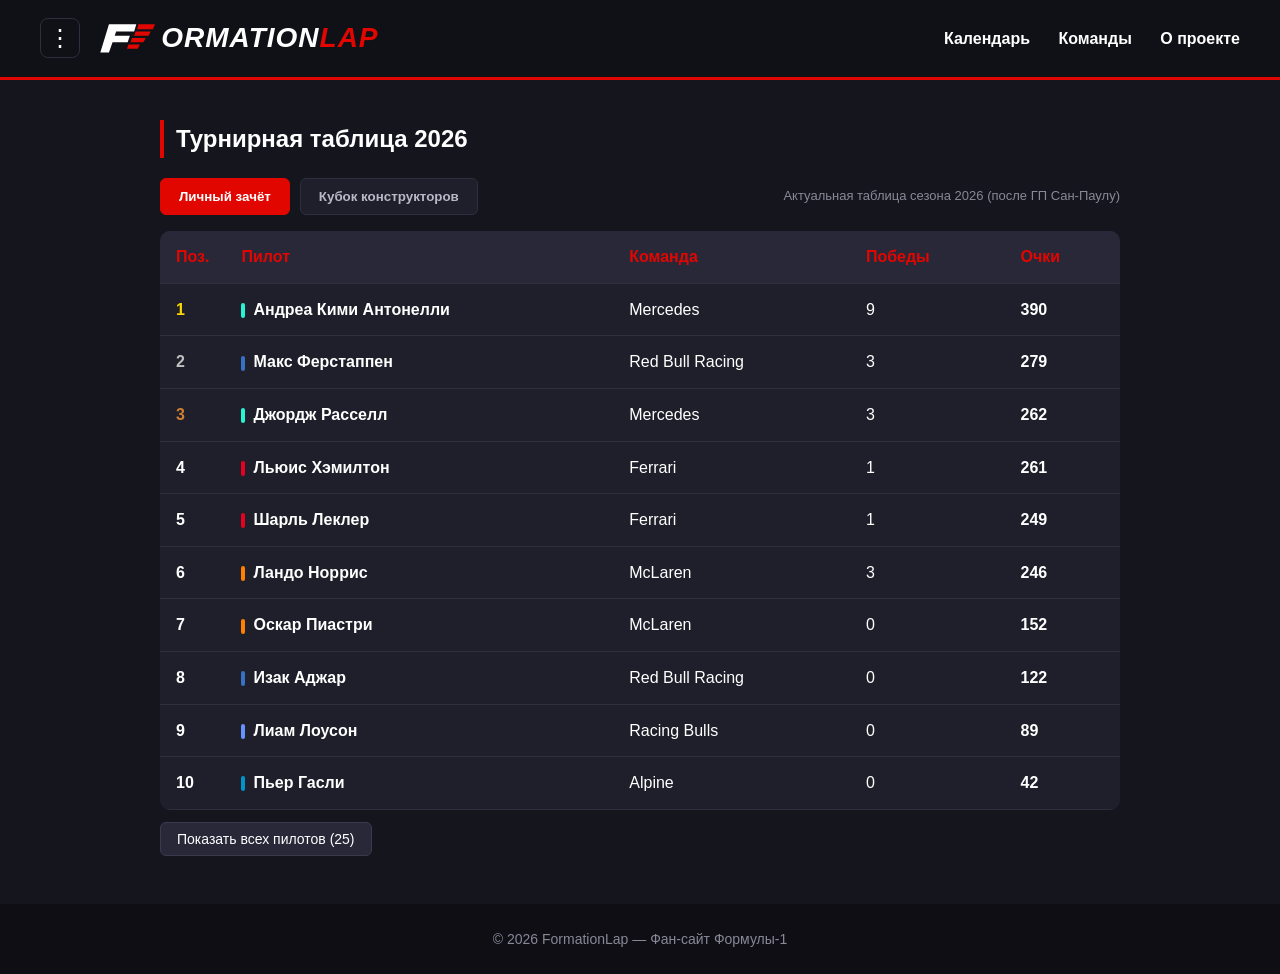
==== standings.html @ c790665f "Add files via upload" ====
<!DOCTYPE html>
<html lang="ru">
<head>
  <meta charset="utf-8">
  <meta name="viewport" content="width=device-width, initial-scale=1.0">
  <title>Таблица лидеров 2026 — FormationLap</title>
  <link rel="stylesheet" href="style.css">
</head>
<body>

  <div class="sidebar-overlay" id="sidebar-overlay" onclick="toggleSidebar()"></div>
  <aside class="sidebar" id="sidebar">
    <div class="sidebar-top">
      <span class="sidebar-title">НАВИГАЦИЯ</span>
      <button class="sidebar-close" onclick="toggleSidebar()" aria-label="Закрыть меню">&times;</button>
    </div>
    <nav class="sidebar-links">
      <a href="index.html">Основная страница</a>
      <a href="standings.html" class="active-link">Таблица лидеров</a>
    </nav>
  </aside>

  <header>
    <div class="header-left">
      <button class="menu-dots-btn" onclick="toggleSidebar()" aria-label="Открыть меню">&#8942;</button>

      <a href="index.html" class="logo" aria-label="FormationLap">
        <svg class="logo-f" viewBox="0 0 85 50" xmlns="http://w3.org">
          <polygon points="18,6 56,6 53,16 28,16 26,22 47,22 44,31 23,31 18,45 6,45" fill="#ffffff"/>
          <polygon points="59,6 82,6 79,13 57,13" fill="#e10600"/>
          <polygon points="55,16 76,16 73,22 53,22" fill="#e10600"/>
          <polygon points="50,25 69,25 66,31 48,31" fill="#e10600"/>
          <polygon points="45,34 61,34 58,40 43,40" fill="#e10600"/>
        </svg>
        ORMATION<span>LAP</span>
      </a>
    </div>

    <nav>
      <a href="index.html#calendar">Календарь</a>
      <a href="index.html#teams">Команды</a>
      <a href="index.html#news">О проекте</a>
    </nav>
  </header>

  <main>
    <section id="standings">
      <h3>Турнирная таблица 2026</h3>

      <div class="standings-header">
        <div class="tabs">
          <button class="tab-btn active" id="tab-drivers" onclick="switchTab('drivers')">Личный зачёт</button>
          <button class="tab-btn" id="tab-constructors" onclick="switchTab('constructors')">Кубок конструкторов</button>
        </div>
        <div class="sync-status" id="sync-status">Синхронизация данных...</div>
      </div>

      <div id="panel-drivers">
        <table>
          <thead>
            <tr>
              <th>Поз.</th>
              <th>Пилот</th>
              <th>Команда</th>
              <th>Победы</th>
              <th>Очки</th>
            </tr>
          </thead>
          <tbody id="drivers-body"></tbody>
        </table>
        <button class="toggle-more" id="toggle-drivers-btn" onclick="toggleAllDrivers()">Показать всех пилотов (25)</button>
      </div>

      <div id="panel-constructors" class="hidden">
        <table>
          <thead>
            <tr>
              <th>Поз.</th>
              <th>Команда</th>
              <th>Победы</th>
              <th>Очки</th>
            </tr>
          </thead>
          <tbody id="constructors-body"></tbody>
        </table>
      </div>
    </section>
  </main>

  <footer>
    <p>© 2026 FormationLap — Фан-сайт Формулы-1</p>
  </footer>

  <script src="script.js"></script>
</body>
</html>
---- style.css ----
* {
  box-sizing: border-box;
  margin: 0;
  padding: 0;
}
body {
  font-family: 'Segoe UI', Arial, sans-serif;
  background-color: #15151e;
  color: #ffffff;
  line-height: 1.6;
}
header {
  background-color: #101017;
  border-bottom: 3px solid #e10600;
  padding: 16px 40px;
  display: flex;
  justify-content: space-between;
  align-items: center;
  flex-wrap: wrap;
  gap: 16px;
}
.logo {
  display: inline-flex;
  align-items: center;
  text-decoration: none;
  color: #ffffff;
  font-size: 28px;
  font-weight: 900;
  font-style: italic;
  letter-spacing: 1px;
  text-transform: uppercase;
}
.logo-f {
  height: 36px;
  width: auto;
  margin-right: 4px;
  display: block;
}
.logo span {
  color: #e10600;
}
nav a {
  color: #ffffff;
  text-decoration: none;
  margin-left: 24px;
  font-weight: bold;
  transition: color 0.2s;
}
nav a:hover {
  color: #e10600;
}
.hero {
  background: linear-gradient(135deg, #1f1f2b 0%, #15151e 100%);
  border-bottom: 3px solid #e10600;
  padding: 60px 20px;
  text-align: center;
}
.hero h2 {
  font-size: 36px;
  margin-bottom: 12px;
}
.hero p {
  color: #b8b8c7;
  max-width: 600px;
  margin: 0 auto 24px;
}
.btn {
  display: inline-block;
  background-color: #e10600;
  color: #ffffff;
  padding: 12px 28px;
  border-radius: 6px;
  text-decoration: none;
  font-weight: bold;
}
.btn:hover {
  background-color: #b80500;
}
main {
  max-width: 1000px;
  margin: 40px auto;
  padding: 0 20px;
}
section {
  margin-bottom: 48px;
}
h3 {
  font-size: 24px;
  border-left: 4px solid #e10600;
  padding-left: 12px;
  margin-bottom: 20px;
}
.cards {
  display: grid;
  grid-template-columns: repeat(auto-fit, minmax(260px, 1fr));
  gap: 20px;
}
.card {
  background-color: #1f1f2b;
  padding: 20px;
  border-radius: 10px;
  border: 1px solid #2e2e3e;
}
.card h4 {
  color: #e10600;
  margin-bottom: 8px;
  font-size: 20px;
}
.countdown-box {
  background: linear-gradient(90deg, #1f1f2b 0%, #2a1820 100%);
  border: 1px solid #e10600;
  border-radius: 10px;
  padding: 20px 24px;
  margin-bottom: 20px;
  display: flex;
  justify-content: space-between;
  align-items: center;
  flex-wrap: wrap;
  gap: 16px;
}
.countdown-title {
  font-size: 13px;
  text-transform: uppercase;
  color: #b8b8c7;
  letter-spacing: 1px;
}
.countdown-race {
  font-size: 22px;
  font-weight: bold;
}
.countdown-timer {
  font-size: 24px;
  font-weight: 900;
  color: #e10600;
  font-variant-numeric: tabular-nums;
}
.standings-header {
  display: flex;
  justify-content: space-between;
  align-items: center;
  flex-wrap: wrap;
  gap: 12px;
  margin-bottom: 16px;
}
.tabs {
  display: flex;
  gap: 10px;
}
.tab-btn {
  background-color: #1f1f2b;
  color: #b8b8c7;
  border: 1px solid #2e2e3e;
  padding: 10px 18px;
  border-radius: 6px;
  font-weight: bold;
  cursor: pointer;
}
.tab-btn.active {
  background-color: #e10600;
  color: #ffffff;
  border-color: #e10600;
}
.sync-status {
  font-size: 13px;
  color: #888899;
}
.hidden {
  display: none;
}
table {
  width: 100%;
  border-collapse: collapse;
  background-color: #1f1f2b;
  border-radius: 10px;
  overflow: hidden;
}
th, td {
  padding: 13px 16px;
  text-align: left;
  border-bottom: 1px solid #2e2e3e;
}
th {
  background-color: #282838;
  color: #e10600;
}
.pos-cell {
  font-weight: 900;
  width: 60px;
}
.pos-1 { color: #ffd700; }
.pos-2 { color: #c0c0c0; }
.pos-3 { color: #cd7f32; }
.pts-cell {
  font-weight: bold;
}
.team-stripe {
  display: inline-block;
  width: 4px;
  height: 15px;
  border-radius: 2px;
  margin-right: 8px;
  vertical-align: middle;
}
.toggle-more {
  margin-top: 12px;
  background-color: #282838;
  color: #ffffff;
  border: 1px solid #3a3a4e;
  padding: 8px 16px;
  border-radius: 6px;
  cursor: pointer;
  font-size: 14px;
}
.toggle-more:hover {
  border-color: #e10600;
}
.badge {
  display: inline-block;
  padding: 4px 10px;
  border-radius: 4px;
  font-size: 12px;
  font-weight: bold;
  text-transform: uppercase;
}
.badge-next { background-color: #e10600; color: #ffffff; }
.badge-live { background-color: #00b862; color: #ffffff; }
.badge-upcoming { background-color: #2e2e3e; color: #d0d0de; }
.badge-done { background-color: #181822; color: #6c6c80; }
tr.row-done td { color: #6c6c80; }
footer {
  text-align: center;
  padding: 24px;
  background-color: #0e0e14;
  color: #888899;
  font-size: 14px;
}
/* Кнопка с тремя точками в шапке */
.header-left {
  display: flex;
  align-items: center;
  gap: 16px;
}
.menu-dots-btn {
  background: transparent;
  border: 1px solid #2e2e3e;
  color: #ffffff;
  font-size: 24px;
  line-height: 1;
  width: 40px;
  height: 40px;
  border-radius: 8px;
  cursor: pointer;
  display: flex;
  align-items: center;
  justify-content: center;
  transition: border-color 0.2s, background-color 0.2s;
}
.menu-dots-btn:hover {
  border-color: #e10600;
  background-color: #1f1f2b;
}

/* Выдвижное боковое меню и затемнение */
.sidebar-overlay {
  position: fixed;
  inset: 0;
  background-color: rgba(0, 0, 0, 0.65);
  opacity: 0;
  visibility: hidden;
  transition: opacity 0.25s ease;
  z-index: 998;
}
.sidebar-overlay.open {
  opacity: 1;
  visibility: visible;
}
.sidebar {
  position: fixed;
  top: 0;
  left: -270px;
  width: 260px;
  height: 100%;
  background-color: #101017;
  border-right: 3px solid #e10600;
  padding: 20px;
  transition: left 0.25s ease;
  z-index: 999;
  display: flex;
  flex-direction: column;
}
.sidebar.open {
  left: 0;
}
.sidebar-top {
  display: flex;
  justify-content: space-between;
  align-items: center;
  padding-bottom: 16px;
  margin-bottom: 16px;
  border-bottom: 1px solid #2e2e3e;
}
.sidebar-title {
  font-weight: 900;
  font-style: italic;
  letter-spacing: 1px;
  color: #ffffff;
}
.sidebar-close {
  background: none;
  border: none;
  color: #b8b8c7;
  font-size: 26px;
  cursor: pointer;
}
.sidebar-close:hover {
  color: #e10600;
}
.sidebar-links {
  display: flex;
  flex-direction: column;
  gap: 10px;
}
.sidebar-links a {
  color: #ffffff;
  text-decoration: none;
  padding: 12px 14px;
  border-radius: 8px;
  font-weight: bold;
  transition: background-color 0.2s;
}
.sidebar-links a:hover,
.sidebar-links a.active-link {
  background-color: #1f1f2b;
  color: #e10600;
}
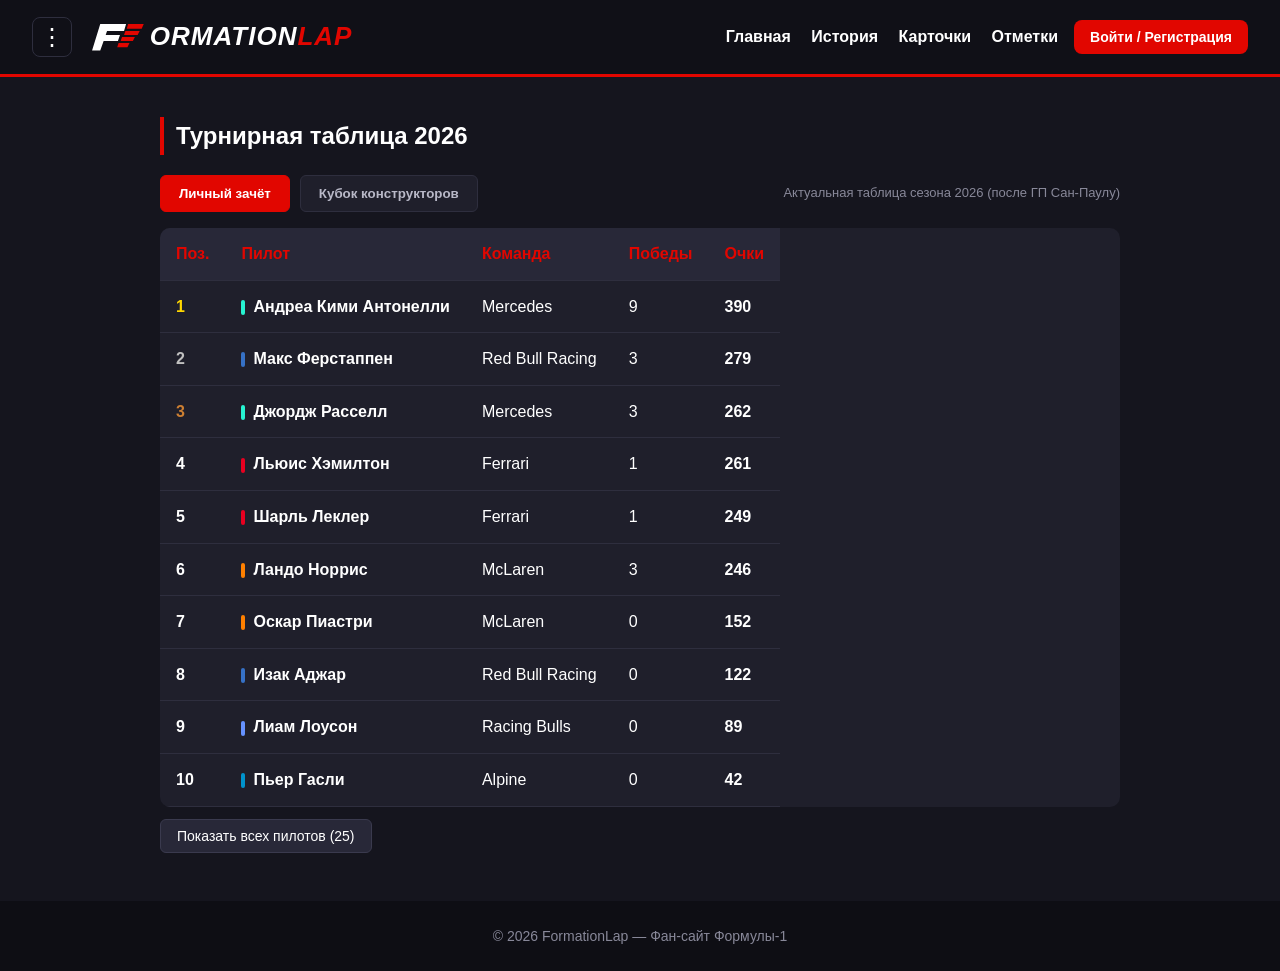
==== commit ad7604f0: "Add files via upload" ====
--- a/standings.html
+++ b/standings.html
@@ -3,7 +3,7 @@
 <head>
   <meta charset="utf-8">
   <meta name="viewport" content="width=device-width, initial-scale=1.0">
-  <title>Таблица лидеров 2026 — FormationLap</title>
+  <title>Зачёты сезона 2026 — FormationLap</title>
   <link rel="stylesheet" href="style.css">
 </head>
 <body>
@@ -15,8 +15,13 @@
       <button class="sidebar-close" onclick="toggleSidebar()" aria-label="Закрыть меню">&times;</button>
     </div>
     <nav class="sidebar-links">
-      <a href="index.html">Основная страница</a>
-      <a href="standings.html" class="active-link">Таблица лидеров</a>
+            <a href="index.html">Главная</a>
+      <a href="standings.html">Зачёты</a>
+      <a href="cards.html">Карточки</a>
+      <a href="packs.html">Паки</a>
+      <a href="checkin.html">Отметка на сайте</a>
+      <a href="history.html">История гонок</a>
+
     </nav>
   </aside>
 
@@ -36,11 +41,15 @@
       </a>
     </div>
 
-    <nav>
-      <a href="index.html#calendar">Календарь</a>
-      <a href="index.html#teams">Команды</a>
-      <a href="index.html#news">О проекте</a>
-    </nav>
+    <div class="header-right">
+      <nav>
+        <a href="index.html">Главная</a>
+        <a href="history.html">История</a>
+        <a href="cards.html">Карточки</a>
+        <a href="checkin.html">Отметки</a>
+      </nav>
+      <div id="auth-header-box"></div>
+    </div>
   </header>
 
   <main>
@@ -94,4 +103,3 @@
   <script src="script.js"></script>
 </body>
 </html>
-
--- a/style.css
+++ b/style.css
@@ -12,26 +12,50 @@
 header {
   background-color: #101017;
   border-bottom: 3px solid #e10600;
-  padding: 16px 40px;
+  padding: 16px 32px;
   display: flex;
   justify-content: space-between;
   align-items: center;
   flex-wrap: wrap;
   gap: 16px;
 }
+.header-left, .header-right {
+  display: flex;
+  align-items: center;
+  gap: 16px;
+}
+.menu-dots-btn {
+  background: transparent;
+  border: 1px solid #2e2e3e;
+  color: #ffffff;
+  font-size: 24px;
+  line-height: 1;
+  width: 40px;
+  height: 40px;
+  border-radius: 8px;
+  cursor: pointer;
+  display: flex;
+  align-items: center;
+  justify-content: center;
+  transition: border-color 0.2s, background-color 0.2s;
+}
+.menu-dots-btn:hover {
+  border-color: #e10600;
+  background-color: #1f1f2b;
+}
 .logo {
   display: inline-flex;
   align-items: center;
   text-decoration: none;
   color: #ffffff;
-  font-size: 28px;
+  font-size: 26px;
   font-weight: 900;
   font-style: italic;
   letter-spacing: 1px;
   text-transform: uppercase;
 }
 .logo-f {
-  height: 36px;
+  height: 34px;
   width: auto;
   margin-right: 4px;
   display: block;
@@ -39,24 +63,235 @@
 .logo span {
   color: #e10600;
 }
-nav a {
+header nav a {
   color: #ffffff;
   text-decoration: none;
-  margin-left: 24px;
+  margin-left: 16px;
   font-weight: bold;
   transition: color 0.2s;
 }
-nav a:hover {
+header nav a:hover {
   color: #e10600;
+}
+.auth-open-btn {
+  background-color: #e10600;
+  color: #ffffff;
+  border: none;
+  padding: 9px 16px;
+  border-radius: 8px;
+  font-weight: bold;
+  font-size: 14px;
+  cursor: pointer;
+  transition: background-color 0.2s;
+}
+.auth-open-btn:hover {
+  background-color: #b80500;
+}
+.user-badge {
+  display: inline-flex;
+  align-items: center;
+  gap: 10px;
+  background-color: #1f1f2b;
+  border: 1px solid #2e2e3e;
+  padding: 6px 12px;
+  border-radius: 8px;
+  font-size: 14px;
+}
+.points-pill {
+  background-color: #2c2412;
+  color: #ffd700;
+  border: 1px solid #8a6d1b;
+  padding: 3px 9px;
+  border-radius: 6px;
+  font-weight: 900;
+  font-size: 13px;
+}
+.user-nick {
+  font-weight: bold;
+  color: #ffffff;
+}
+.logout-btn {
+  background: transparent;
+  border: 1px solid #4a4a5e;
+  color: #b8b8c7;
+  padding: 4px 10px;
+  border-radius: 6px;
+  font-size: 12px;
+  cursor: pointer;
+}
+.logout-btn:hover {
+  border-color: #e10600;
+  color: #ffffff;
+}
+.sidebar-overlay {
+  position: fixed;
+  inset: 0;
+  background-color: rgba(0, 0, 0, 0.65);
+  opacity: 0;
+  visibility: hidden;
+  transition: opacity 0.25s ease;
+  z-index: 998;
+}
+.sidebar-overlay.open {
+  opacity: 1;
+  visibility: visible;
+}
+.sidebar {
+  position: fixed;
+  top: 0;
+  left: -270px;
+  width: 260px;
+  height: 100%;
+  background-color: #101017;
+  border-right: 3px solid #e10600;
+  padding: 20px;
+  transition: left 0.25s ease;
+  z-index: 999;
+  display: flex;
+  flex-direction: column;
+}
+.sidebar.open {
+  left: 0;
+}
+.sidebar-top {
+  display: flex;
+  justify-content: space-between;
+  align-items: center;
+  padding-bottom: 16px;
+  margin-bottom: 16px;
+  border-bottom: 1px solid #2e2e3e;
+}
+.sidebar-title {
+  font-weight: 900;
+  font-style: italic;
+  letter-spacing: 1px;
+}
+.sidebar-close {
+  background: none;
+  border: none;
+  color: #b8b8c7;
+  font-size: 26px;
+  cursor: pointer;
+}
+.sidebar-close:hover {
+  color: #e10600;
+}
+.sidebar-links {
+  display: flex;
+  flex-direction: column;
+  gap: 10px;
+}
+.sidebar-links a {
+  color: #ffffff;
+  text-decoration: none;
+  padding: 12px 14px;
+  border-radius: 8px;
+  font-weight: bold;
+  transition: background-color 0.2s;
+}
+.sidebar-links a:hover,
+.sidebar-links a.active-link {
+  background-color: #1f1f2b;
+  color: #e10600;
+}
+.modal-overlay {
+  position: fixed;
+  inset: 0;
+  background-color: rgba(0, 0, 0, 0.78);
+  display: none;
+  align-items: center;
+  justify-content: center;
+  padding: 20px;
+  z-index: 1000;
+}
+.modal-overlay.open {
+  display: flex;
+}
+.modal-box {
+  background-color: #1f1f2b;
+  border: 2px solid #e10600;
+  border-radius: 14px;
+  width: 100%;
+  max-width: 400px;
+  padding: 24px;
+  position: relative;
+}
+.modal-close {
+  position: absolute;
+  top: 14px;
+  right: 16px;
+  background: none;
+  border: none;
+  color: #b8b8c7;
+  font-size: 26px;
+  cursor: pointer;
+}
+.modal-tabs {
+  display: flex;
+  gap: 8px;
+  margin-bottom: 18px;
+}
+.modal-tab {
+  flex: 1;
+  padding: 10px;
+  background-color: #15151e;
+  border: 1px solid #2e2e3e;
+  color: #b8b8c7;
+  font-weight: bold;
+  border-radius: 8px;
+  cursor: pointer;
+}
+.modal-tab.active {
+  background-color: #e10600;
+  color: #ffffff;
+  border-color: #e10600;
+}
+.auth-form {
+  display: flex;
+  flex-direction: column;
+  gap: 12px;
+}
+.auth-form label {
+  font-size: 13px;
+  color: #b8b8c7;
+}
+.auth-form input {
+  width: 100%;
+  padding: 11px 12px;
+  border-radius: 8px;
+  border: 1px solid #3a3a4e;
+  background-color: #12121a;
+  color: #ffffff;
+  font-size: 15px;
+}
+.auth-form input:focus {
+  outline: none;
+  border-color: #e10600;
+}
+.auth-bonus-note {
+  background-color: #15151e;
+  border-left: 3px solid #e80020;
+  padding: 10px 12px;
+  font-size: 13px;
+  color: #e0e0ec;
+  border-radius: 6px;
+}
+.auth-msg {
+  font-size: 13px;
+  min-height: 18px;
+  color: #ff6b6b;
+}
+.auth-msg.ok {
+  color: #00d27a;
 }
 .hero {
   background: linear-gradient(135deg, #1f1f2b 0%, #15151e 100%);
   border-bottom: 3px solid #e10600;
-  padding: 60px 20px;
+  padding: 56px 20px;
   text-align: center;
 }
 .hero h2 {
-  font-size: 36px;
+  font-size: 34px;
   margin-bottom: 12px;
 }
 .hero p {
@@ -72,6 +307,9 @@
   border-radius: 6px;
   text-decoration: none;
   font-weight: bold;
+  border: none;
+  cursor: pointer;
+  font-size: 15px;
 }
 .btn:hover {
   background-color: #b80500;
@@ -105,6 +343,255 @@
   color: #e10600;
   margin-bottom: 8px;
   font-size: 20px;
+}
+.checkin-card {
+  background: linear-gradient(145deg, #1f1f2b 0%, #171722 100%);
+  border: 1px solid #2e2e3e;
+  border-radius: 14px;
+  padding: 24px;
+}
+.month-banner {
+  display: flex;
+  justify-content: space-between;
+  align-items: center;
+  flex-wrap: wrap;
+  gap: 12px;
+  background-color: #12121a;
+  border-left: 4px solid #e10600;
+  padding: 14px 18px;
+  border-radius: 10px;
+  margin-bottom: 20px;
+}
+.month-title {
+  font-size: 24px;
+  font-weight: 900;
+  text-transform: uppercase;
+  letter-spacing: 2px;
+}
+.msk-reset-timer {
+  font-size: 14px;
+  color: #b8b8c7;
+  font-variant-numeric: tabular-nums;
+}
+.checkin-stats {
+  display: grid;
+  grid-template-columns: repeat(auto-fit, minmax(180px, 1fr));
+  gap: 14px;
+  margin-bottom: 20px;
+}
+.stat-box {
+  background-color: #12121a;
+  border: 1px solid #2e2e3e;
+  border-radius: 10px;
+  padding: 14px 16px;
+}
+.stat-label {
+  font-size: 12px;
+  color: #888899;
+}
+.stat-val {
+  font-size: 22px;
+  font-weight: 900;
+  color: #ffd700;
+}
+.november-grid {
+  display: grid;
+  grid-template-columns: repeat(auto-fill, minmax(125px, 1fr));
+  gap: 12px;
+}
+.mystery-cell {
+  background-color: #12121a;
+  border: 2px solid #2e2e3e;
+  border-radius: 10px;
+  padding: 14px 10px;
+  text-align: center;
+  color: #ffffff;
+  cursor: pointer;
+  transition: transform 0.18s ease, border-color 0.18s ease, background-color 0.18s ease;
+  display: flex;
+  flex-direction: column;
+  align-items: center;
+  justify-content: center;
+  min-height: 98px;
+}
+.mystery-cell.available:hover {
+  transform: translateY(-3px);
+  border-color: #e10600;
+  background-color: #1f1f2b;
+}
+.mystery-cell.wait {
+  opacity: 0.55;
+  cursor: not-allowed;
+}
+.mystery-cell.opened {
+  border-color: #00b862;
+  background-color: #11261d;
+  cursor: default;
+}
+.mystery-cell.jackpot {
+  border-color: #ffd700;
+  background: linear-gradient(145deg, #33270d 0%, #1c1608 100%);
+  box-shadow: 0 0 16px rgba(255, 215, 0, 0.35);
+}
+.cell-num {
+  font-size: 12px;
+  color: #888899;
+  font-weight: bold;
+  margin-bottom: 4px;
+}
+.cell-secret {
+  font-size: 24px;
+  font-weight: 900;
+  color: #e10600;
+}
+.cell-prize {
+  font-size: 18px;
+  font-weight: 900;
+  color: #ffd700;
+}
+.cell-hint {
+  font-size: 11px;
+  color: #b8b8c7;
+  margin-top: 2px;
+}
+.collectible-grid {
+  display: grid;
+  grid-template-columns: repeat(auto-fill, minmax(275px, 1fr));
+  gap: 24px;
+}
+.f1-card {
+  background: linear-gradient(160deg, #252534 0%, #171722 100%);
+  border: 2px solid #e80020;
+  border-radius: 14px;
+  overflow: hidden;
+  transition: transform 0.25s ease, filter 0.25s ease, opacity 0.25s ease;
+}
+.f1-card:hover {
+  transform: translateY(-4px);
+}
+.f1-card.locked {
+  filter: grayscale(100%);
+  opacity: 0.58;
+  border-color: #4a4a5e !important;
+  box-shadow: none !important;
+}
+.f1-card-top {
+  display: flex;
+  justify-content: space-between;
+  align-items: center;
+  padding: 12px 14px;
+  background-color: #12121a;
+  border-bottom: 1px solid #2e2e3e;
+}
+.card-top-left {
+  display: flex;
+  align-items: center;
+  gap: 6px;
+}
+.card-rating {
+  font-size: 19px;
+  font-weight: 900;
+  color: #ffffff;
+  background-color: #282838;
+  padding: 2px 10px;
+  border-radius: 6px;
+}
+.card-season-tag {
+  font-size: 12px;
+  font-weight: 900;
+  color: #ffffff;
+  background-color: #e10600;
+  padding: 3px 8px;
+  border-radius: 6px;
+  letter-spacing: 0.5px;
+}
+.card-rarity {
+  font-size: 12px;
+  font-weight: bold;
+  text-transform: uppercase;
+  letter-spacing: 0.8px;
+  padding: 4px 10px;
+  border-radius: 6px;
+  background-color: #3a3a4e;
+  color: #e0e0ec;
+}
+.card-rarity.uncommon {
+  background-color: #1d4d3e;
+  color: #5ef2be;
+  border: 1px solid #229971;
+}
+.card-rarity.rare {
+  background-color: #172e52;
+  color: #7cc0ff;
+  border: 1px solid #3b82f6;
+}
+.card-rarity.epic {
+  background: linear-gradient(135deg, #4d2600 0%, #7a3e00 100%);
+  color: #ffd099;
+  border: 1px solid #ff8000;
+}
+.card-rarity.secret {
+  background: linear-gradient(135deg, #3b175c 0%, #581c87 100%);
+  color: #f3d4ff;
+  border: 1px solid #c084fc;
+}
+.card-rarity.legendary {
+  background: linear-gradient(135deg, #4d3800 0%, #8a6400 100%);
+  color: #ffe885;
+  border: 1px solid #ffd700;
+}
+.card-rarity.champion {
+  background: linear-gradient(135deg, #0b4a42 0%, #137a6c 100%);
+  color: #a8fff2;
+  border: 1px solid #27f4d2;
+}
+.f1-card-img-wrap {
+  position: relative;
+  width: 100%;
+  height: 175px;
+  background-color: #0e0e14;
+  overflow: hidden;
+}
+.f1-card-img-wrap img {
+  width: 100%;
+  height: 100%;
+  object-fit: cover;
+  display: block;
+}
+.card-lock-badge {
+  position: absolute;
+  bottom: 10px;
+  right: 10px;
+  background-color: rgba(16, 16, 23, 0.88);
+  color: #d0d0de;
+  font-size: 12px;
+  font-weight: bold;
+  padding: 4px 10px;
+  border-radius: 6px;
+  border: 1px solid #4a4a5e;
+}
+.card-owned-badge {
+  position: absolute;
+  bottom: 10px;
+  right: 10px;
+  background-color: rgba(0, 184, 98, 0.92);
+  color: #ffffff;
+  font-size: 12px;
+  font-weight: bold;
+  padding: 4px 10px;
+  border-radius: 6px;
+}
+.f1-card-body {
+  padding: 16px;
+}
+.f1-card-title {
+  font-size: 19px;
+  font-weight: 900;
+  margin-bottom: 4px;
+}
+.f1-card-sub {
+  font-size: 13px;
+  color: #b8b8c7;
 }
 .countdown-box {
   background: linear-gradient(90deg, #1f1f2b 0%, #2a1820 100%);
@@ -173,11 +660,17 @@
   background-color: #1f1f2b;
   border-radius: 10px;
   overflow: hidden;
+  display: block;
+  overflow-x: auto;
+}
+thead, tbody {
+  width: 100%;
 }
 th, td {
   padding: 13px 16px;
   text-align: left;
   border-bottom: 1px solid #2e2e3e;
+  white-space: nowrap;
 }
 th {
   background-color: #282838;
@@ -234,102 +727,99 @@
   color: #888899;
   font-size: 14px;
 }
-/* Кнопка с тремя точками в шапке */
-.header-left {
+.card-rarity.legendary {
+  background: linear-gradient(135deg, #4d3800 0%, #8a6400 100%);
+  color: #ffe885;
+  border: 1px solid #ffd700;
+}
+.card-rarity.champion {
+  background: linear-gradient(135deg, #0b4a42 0%, #137a6c 100%);
+  color: #a8fff2;
+  border: 1px solid #27f4d2;
+}
+.pack-card {
+  background: linear-gradient(145deg, #1f1f2b 0%, #14141e 100%);
+  border: 2px solid #e10600;
+  border-radius: 16px;
+  padding: 24px;
+  max-width: 680px;
+  box-shadow: 0 10px 30px rgba(225, 6, 0, 0.18);
+}
+.pack-header {
+  display: flex;
+  justify-content: space-between;
+  align-items: center;
+  flex-wrap: wrap;
+  gap: 12px;
+  margin-bottom: 14px;
+  padding-bottom: 14px;
+  border-bottom: 1px solid #2e2e3e;
+}
+.pack-title {
+  font-size: 26px;
+  font-weight: 900;
+  font-style: italic;
+  text-transform: uppercase;
+}
+.pack-badge {
+  background-color: #2c2412;
+  color: #ffd700;
+  border: 1px solid #8a6d1b;
+  padding: 6px 14px;
+  border-radius: 8px;
+  font-weight: 900;
+  font-size: 16px;
+}
+.pack-meta {
+  font-size: 14px;
+  color: #d0d0de;
+  margin-bottom: 16px;
+}
+.odds-list {
+  display: flex;
+  flex-wrap: wrap;
+  gap: 8px;
+  margin-bottom: 20px;
+}
+.odds-pill {
+  background-color: #12121a;
+  border: 1px solid #2e2e3e;
+  border-radius: 6px;
+  padding: 5px 10px;
+  font-size: 12px;
+  color: #e0e0ec;
+}
+.pack-actions {
   display: flex;
   align-items: center;
   gap: 16px;
-}
-.menu-dots-btn {
-  background: transparent;
-  border: 1px solid #2e2e3e;
-  color: #ffffff;
-  font-size: 24px;
-  line-height: 1;
-  width: 40px;
-  height: 40px;
-  border-radius: 8px;
-  cursor: pointer;
-  display: flex;
-  align-items: center;
-  justify-content: center;
-  transition: border-color 0.2s, background-color 0.2s;
-}
-.menu-dots-btn:hover {
-  border-color: #e10600;
-  background-color: #1f1f2b;
-}
-
-/* Выдвижное боковое меню и затемнение */
-.sidebar-overlay {
-  position: fixed;
-  inset: 0;
-  background-color: rgba(0, 0, 0, 0.65);
-  opacity: 0;
-  visibility: hidden;
-  transition: opacity 0.25s ease;
-  z-index: 998;
-}
-.sidebar-overlay.open {
-  opacity: 1;
-  visibility: visible;
-}
-.sidebar {
-  position: fixed;
-  top: 0;
-  left: -270px;
-  width: 260px;
-  height: 100%;
-  background-color: #101017;
-  border-right: 3px solid #e10600;
-  padding: 20px;
-  transition: left 0.25s ease;
-  z-index: 999;
-  display: flex;
-  flex-direction: column;
-}
-.sidebar.open {
-  left: 0;
-}
-.sidebar-top {
-  display: flex;
-  justify-content: space-between;
-  align-items: center;
-  padding-bottom: 16px;
+  flex-wrap: wrap;
+}
+.pack-msg {
+  font-size: 14px;
+  color: #ff6b6b;
+  font-weight: bold;
+}
+.pack-msg.ok {
+  color: #00d27a;
+}
+.pack-drop-area {
+  margin-top: 28px;
+}
+.pack-drop-title {
+  font-size: 20px;
+  font-weight: 900;
   margin-bottom: 16px;
-  border-bottom: 1px solid #2e2e3e;
-}
-.sidebar-title {
-  font-weight: 900;
-  font-style: italic;
-  letter-spacing: 1px;
-  color: #ffffff;
-}
-.sidebar-close {
-  background: none;
-  border: none;
-  color: #b8b8c7;
-  font-size: 26px;
-  cursor: pointer;
-}
-.sidebar-close:hover {
-  color: #e10600;
-}
-.sidebar-links {
-  display: flex;
-  flex-direction: column;
-  gap: 10px;
-}
-.sidebar-links a {
-  color: #ffffff;
-  text-decoration: none;
-  padding: 12px 14px;
-  border-radius: 8px;
-  font-weight: bold;
-  transition: background-color 0.2s;
-}
-.sidebar-links a:hover,
-.sidebar-links a.active-link {
-  background-color: #1f1f2b;
-  color: #e10600;
-}
+  color: #ffd700;
+}
+.dupe-badge {
+  position: absolute;
+  top: 10px;
+  left: 10px;
+  background-color: rgba(255, 215, 0, 0.92);
+  color: #101017;
+  font-size: 11px;
+  font-weight: 900;
+  padding: 3px 8px;
+  border-radius: 5px;
+}
